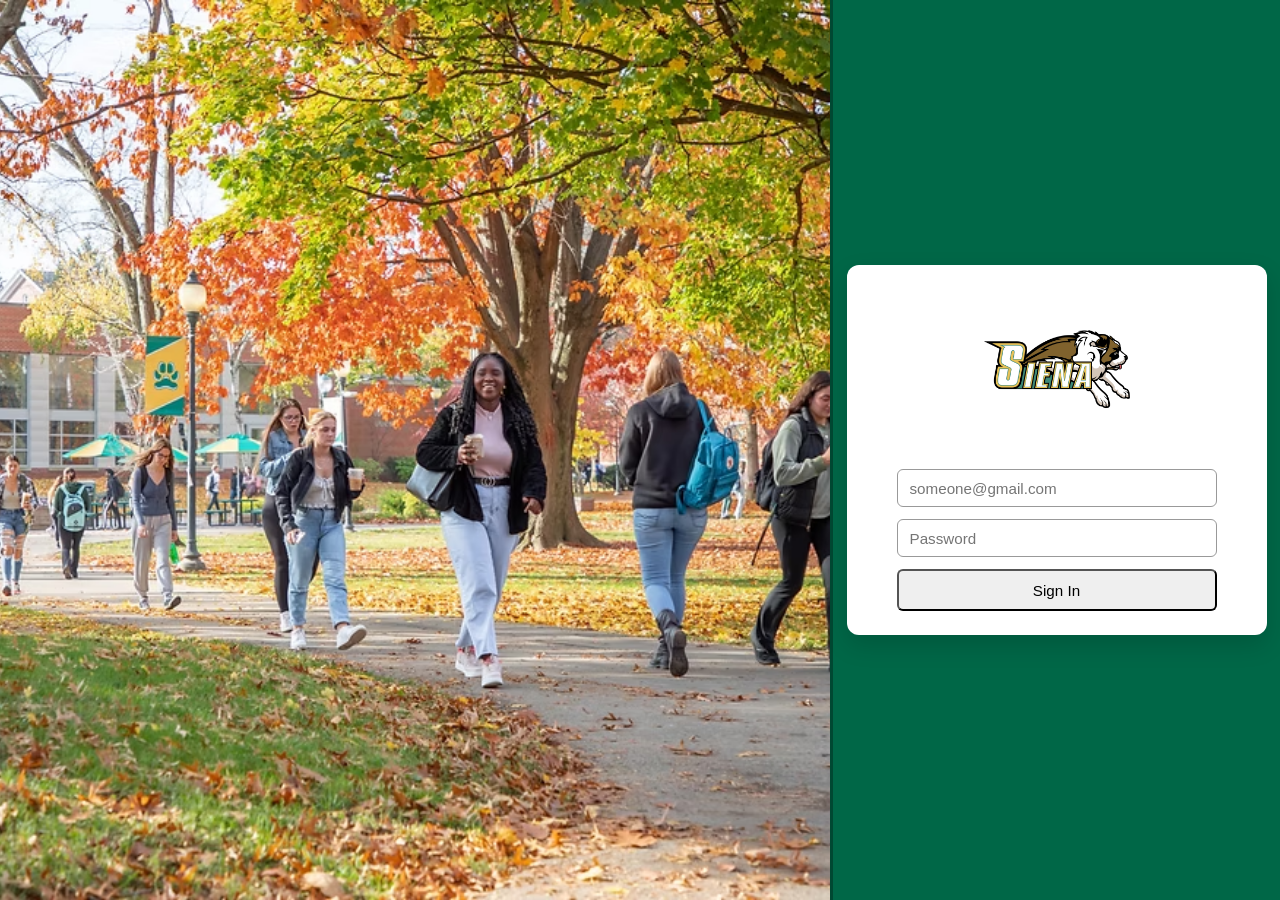
==== content/index.html @ 788baa7b "Completed placeholder log-in content" ====
<!DOCTYPE html>
<html lang="en">
<head>
    <meta charset="UTF-8">
    <meta name="viewport" content="width=device-width, initial-scale=1.0">
    <title>SaintSelect Login</title>
    <link rel="stylesheet" href="../css/login.css">
</head>
<body>
    <div class="page">
        <!--Visual placeholders used until Google OAuth sign-in method is implemented-->
        <div class="image-panel">
            <!--Need higher quality image for larger screens-->
            <img src="../assets/students-walking-full.png" alt="Siena campus" />
        </div>
        <div class="login-panel">
            <div class="login-card">
                <img src="../assets/placeholder-logo.png" alt="SaintSelect logo" class="login-logo"/>
                <input type="email" placeholder="someone@gmail.com" />
                <input type="password" placeholder="Password" />

                <button>Sign In</button>
            </div>
        </div>
    </div>  
</body>
</html>
---- css/login.css ----
/* Global baseline */
*,
*::before,
*::after {
  box-sizing: border-box;
}

html, body {
  margin: 0;
  height: 100%;
  font-family: sans-serif;
}

/* Layout */
.page {
  display: flex;
  height: 100vh;
}

.image-panel {
  flex: 13;
  overflow: hidden;
}

.image-panel img {
  width: 100%;
  height: 100%;
  object-fit: cover;
  display: block;
}

.login-panel {
  flex: 7;
  background-color: #006747; /* Siena green */
  display: flex;
  justify-content: center;
  align-items: center;
  border-left: 3px solid rgba(0, 0, 0, 0.3);
}

/* Card + form */
.login-card {
  background: #fff;
  width: clamp(280px, 38vw, 420px);
  padding: 24px;
  border-radius: 12px;
  box-shadow: 0 10px 25px rgba(0,0,0,0.15);
}

.login-logo {
  width: 160px;
  max-width: 100%;
  height: auto;
  display: block;
  margin: 0 auto 1.25rem;
}

.login-card input,
.login-card button {
  width: min(320px, 100%);
  display: block;
  margin: 0.75rem auto 0;
  font-size: 0.95rem;
  border-radius: 6px;
}

.login-card input {
  padding: 0.6rem 0.75rem;
  border: 1px solid #999;
}

.login-card button {
  padding: 0.65rem 0.75rem;
  cursor: pointer;
}

/* Responsive: hide image on smaller screens */
@media (max-width: 900px) {
  .image-panel {
    display: none;
  }
}
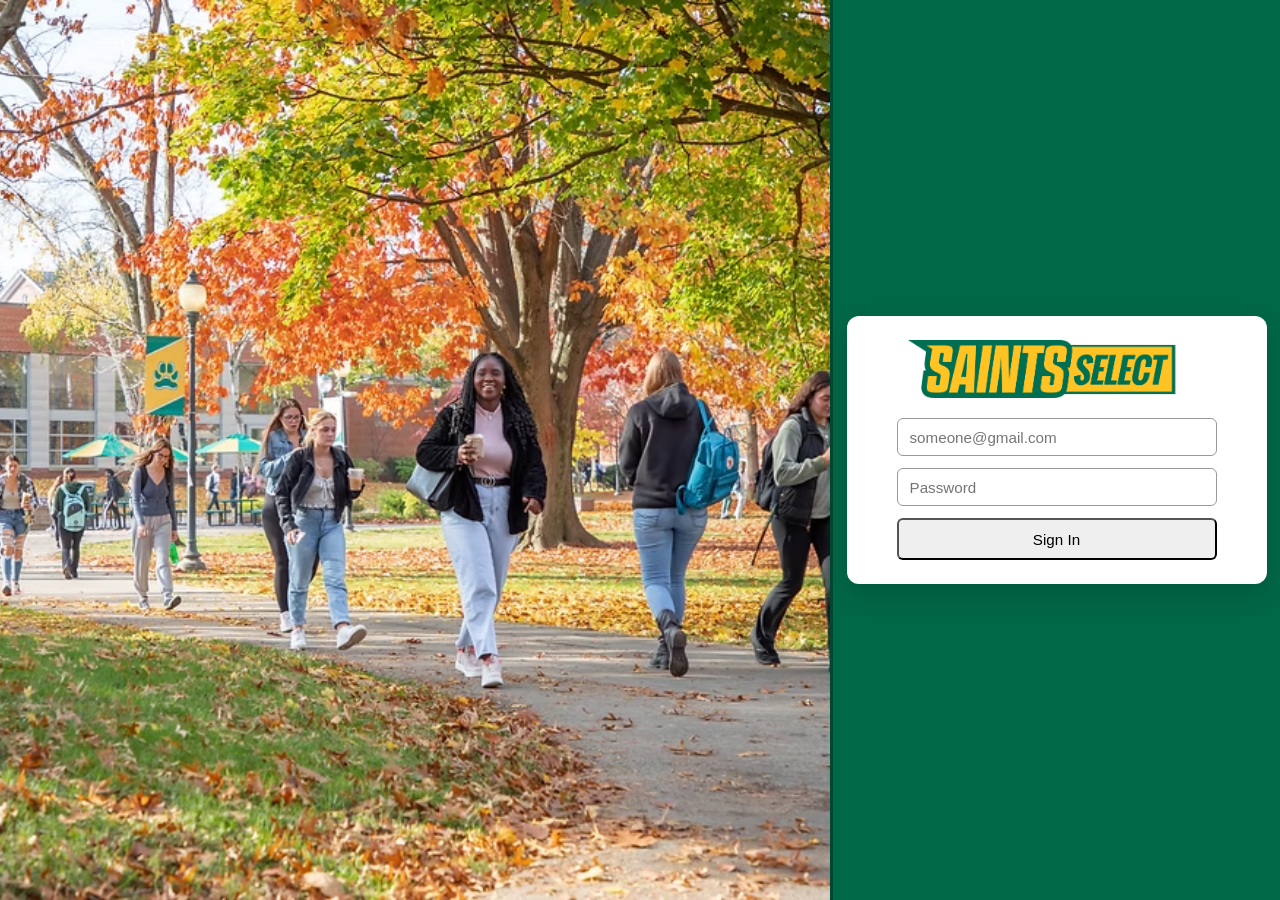
==== commit a438f332: "Current Stage" ====
--- a/content/index.html
+++ b/content/index.html
@@ -8,18 +8,19 @@
 </head>
 <body>
     <div class="page">
-        <!--Visual placeholders used until Google OAuth sign-in method is implemented-->
+        <!--Form placeholders used until Google OAuth sign-in method is implemented-->
         <div class="image-panel">
             <!--Need higher quality image for larger screens-->
             <img src="../assets/students-walking-full.png" alt="Siena campus" />
         </div>
         <div class="login-panel">
             <div class="login-card">
-                <img src="../assets/placeholder-logo.png" alt="SaintSelect logo" class="login-logo"/>
+                <!--Need SaintSelect logo file-->
+                <img src="../assets/logo.png" alt="SaintSelect logo" class="login-logo"/>
                 <input type="email" placeholder="someone@gmail.com" />
                 <input type="password" placeholder="Password" />
 
-                <button>Sign In</button>
+                <button onclick="window.location.href='questionnaire/who-are-you.html'">Sign In</button>
             </div>
         </div>
     </div>  
--- a/css/login.css
+++ b/css/login.css
@@ -48,7 +48,7 @@
 }
 
 .login-logo {
-  width: 160px;
+  width: 80%;
   max-width: 100%;
   height: auto;
   display: block;
